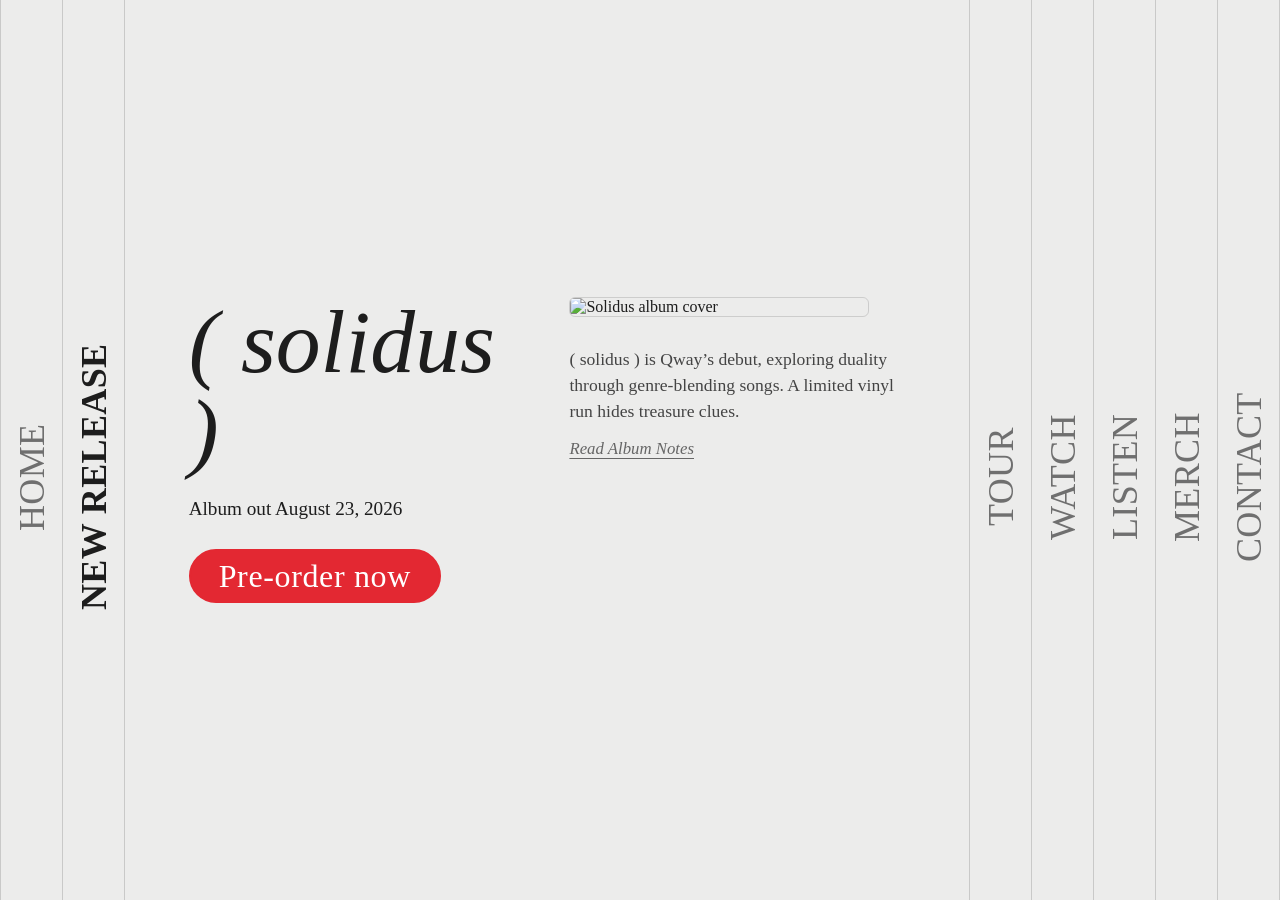
==== new-release.html @ 7e86cc30 "Add new release page layout and rail styling Co-authored-by: ericasammartino <ericasammartino@users." ====
<!DOCTYPE html>
<html lang="en">
  <head>
    <meta charset="UTF-8" />
    <meta name="viewport" content="width=device-width, initial-scale=1.0" />
    <title>Qway — New Release</title>
    <link rel="stylesheet" href="styles.css" />
  </head>
  <body>
    <div class="page-release">
      <aside class="left-rail">
        <nav class="section-nav--left" aria-label="Primary sections">
          <a href="index.html" class="section-tab">HOME</a>
          <a href="new-release.html" class="section-tab active">NEW RELEASE</a>
        </nav>
      </aside>

      <main class="release-main">
        <section class="release-content" aria-labelledby="release-title">
          <div>
            <h1 id="release-title" class="release-title">( solidus )</h1>
            <p class="release-date">Album out August 23, 2026</p>
            <a href="#" class="btn btn-primary release-cta">Pre-order now</a>
          </div>

          <div>
            <img
              class="release-cover"
              src="solidus-cover.png"
              alt="Solidus album cover"
            />
            <p class="release-copy">
              ( solidus ) is Qway&rsquo;s debut, exploring duality through
              genre-blending songs. A limited vinyl run hides treasure clues.
            </p>
            <a class="release-notes" href="#">Read Album Notes</a>
          </div>
        </section>
      </main>

      <aside class="right-rail-plain">
        <nav class="section-nav--right" aria-label="Additional sections">
          <a href="#" class="section-tab">TOUR</a>
          <a href="#" class="section-tab">WATCH</a>
          <a href="#" class="section-tab">LISTEN</a>
          <a href="#" class="section-tab">MERCH</a>
          <a href="#" class="section-tab">CONTACT</a>
        </nav>
      </aside>
    </div>
  </body>
</html>
---- styles.css ----
@font-face {
  font-family: "Fitzgerald";
  src: url("HV-Fitzgerald-Regular.otf") format("opentype");
  font-weight: 400;
  font-style: normal;
  font-display: swap;
}

@font-face {
  font-family: "Fitzgerald";
  src: url("HV-Fitzgerald-Italic.otf") format("opentype");
  font-weight: 400;
  font-style: italic;
  font-display: swap;
}

@font-face {
  font-family: "Fitzgerald";
  src: url("HV-Fitzgerald-Bold.otf") format("opentype");
  font-weight: 700;
  font-style: normal;
  font-display: swap;
}

@font-face {
  font-family: "Fitzgerald";
  src: url("HV-Fitzgerald-Bold-Italic.otf") format("opentype");
  font-weight: 700;
  font-style: italic;
  font-display: swap;
}

:root {
  --bg: #ececeb;
  --text: #1d1d1d;
  --muted: #6f6f6f;
  --rail: #c9c9c8;
  --accent: #e32832;
}

* {
  box-sizing: border-box;
}

html,
body {
  margin: 0;
  height: 100%;
}

body {
  background: var(--bg);
  color: var(--text);
  font-family: "Fitzgerald", serif;
}

.page {
  min-height: 100vh;
  display: flex;
  background: var(--bg);
}

/* ---------- Hero ---------- */
.hero {
  flex: 1;
  display: flex;
  align-items: center;
  justify-content: flex-start;
  padding-left: clamp(3rem, 9vw, 10rem);
}

.hero-inner {
  width: min(640px, 75%);
  text-align: center;
  transform: translateY(-28px);
}

.logo {
  margin: 0 auto 46px auto;
  width: min(420px, 100%);
  height: auto;
  display: block;
}

.cta-row {
  display: flex;
  justify-content: center;
  gap: 18px;
  margin-bottom: 44px;
}

.btn {
  min-width: 288px;
  height: 54px;
  padding: 0 28px;
  border-radius: 999px;
  display: inline-flex;
  align-items: center;
  justify-content: center;
  text-decoration: none;
  font-family: "Fitzgerald", serif;
  font-size: 2rem;
  line-height: 1;
  letter-spacing: 0.02em;
  transition: all 180ms ease;
}

.btn-primary {
  background: var(--accent);
  border: 2px solid var(--accent);
  color: #fff;
}

.btn-primary:hover {
  filter: brightness(0.95);
}

.btn-outline {
  border: 2px solid var(--accent);
  color: var(--accent);
  background: transparent;
}

.btn-outline:hover {
  background: rgba(234, 42, 51, 0.07);
}

.tagline {
  margin: 0;
  font-size: clamp(1.9rem, 2.7vw, 2rem);
  font-weight: 600;
  line-height: 1.2;
  color: #1f1f1f;
}

/* ---------- Right rail ---------- */
.right-rail {
  display: flex;
  min-height: 100vh;
}

.section-nav {
  display: flex;
  border-left: 1px solid var(--rail);
}

.section-tab {
  width: 62px;
  border-left: 1px solid var(--rail);
  display: flex;
  justify-content: center;
  align-items: center;
  padding-bottom: 54px;
  writing-mode: vertical-rl;
  transform: rotate(180deg);
  text-decoration: none;
  color: var(--muted);
  font-size: 2.25rem;
  letter-spacing: 0.01em;
}

.section-tab.active {
  color: var(--text);
  font-weight: 600;
}

.social-rail {
  width: 58px;
  display: flex;
  justify-content: center;
  align-items: center;
}

.social-rail a {
  color: #7f7f7f;
  text-decoration: none;
  font-size: 1.7rem;
}

.social-rail a:hover {
  color: #555;
}

.social-rail {
  display: flex;
  flex-direction: column;
  gap: 18px;
}

/* Optional: basic responsive fallback */
@media (max-width: 1100px) {
  .hero {
    padding-left: 2rem;
  }

  .hero-inner {
    width: 92%;
    transform: none;
  }

  .section-tab {
    width: 52px;
    font-size: 2.2rem;
  }

  .btn {
    min-width: 172px;
    font-size: 1.55rem;
  }
}

/* ---------- New Release page ---------- */
.page-release {
  min-height: 100vh;
  display: flex;
  background: var(--bg);
}

.left-rail,
.right-rail-plain {
  min-height: 100vh;
  display: flex;
}

.section-nav--left {
  display: flex;
  border-right: 1px solid var(--rail);
}

.section-nav--left .section-tab {
  border-right: 1px solid var(--rail);
  border-left: none;
}

.section-nav--right {
  display: flex;
  border-left: 1px solid var(--rail);
}

.release-main {
  flex: 1;
  display: flex;
  align-items: center;
  justify-content: center;
  padding: 4rem;
}

.release-content {
  width: min(980px, 92%);
  display: grid;
  grid-template-columns: 1fr 1fr;
  gap: clamp(2.2rem, 5vw, 6rem);
  align-items: start;
}

.release-title {
  margin: 0 0 1.4rem;
  font-size: clamp(4rem, 7vw, 7.2rem);
  line-height: 1;
  font-style: italic;
  font-weight: 400;
}

.release-date {
  margin: 0 0 1.8rem;
  font-size: clamp(1.2rem, 1.4vw, 2rem);
}

.release-cta {
  min-width: 210px;
}

.release-cover {
  width: min(340px, 100%);
  height: auto;
  display: block;
  border: 1px solid rgba(29, 29, 29, 0.15);
  border-radius: 6px;
  margin-bottom: 1.8rem;
}

.release-copy {
  margin: 0;
  max-width: 420px;
  font-size: clamp(1.1rem, 1.2vw, 1.75rem);
  line-height: 1.5;
  color: #444;
}

.release-notes {
  margin-top: 0.9rem;
  display: inline-block;
  color: #666;
  font-size: clamp(1.05rem, 1.1vw, 1.45rem);
  font-style: italic;
  text-decoration-thickness: 1px;
  text-underline-offset: 4px;
}

@media (max-width: 1280px) {
  .release-content {
    width: min(900px, 95%);
    gap: 2.8rem;
  }

  .release-main {
    padding: 2.8rem;
  }

  .release-cover {
    width: min(300px, 100%);
  }
}

@media (max-width: 980px) {
  .page-release {
    flex-direction: column;
  }

  .left-rail,
  .right-rail-plain {
    min-height: auto;
  }

  .section-nav--left,
  .section-nav--right {
    width: 100%;
    justify-content: center;
    border: none;
    border-bottom: 1px solid var(--rail);
  }

  .section-nav--left .section-tab,
  .section-nav--right .section-tab {
    writing-mode: horizontal-tb;
    transform: none;
    width: auto;
    font-size: 1.2rem;
    padding: 0.9rem 0.8rem;
    border: none;
    border-right: 1px solid var(--rail);
  }

  .section-nav--left .section-tab:last-child,
  .section-nav--right .section-tab:last-child {
    border-right: none;
  }

  .release-main {
    padding: 1.6rem;
    align-items: flex-start;
  }

  .release-content {
    grid-template-columns: 1fr;
    gap: 2rem;
  }
}
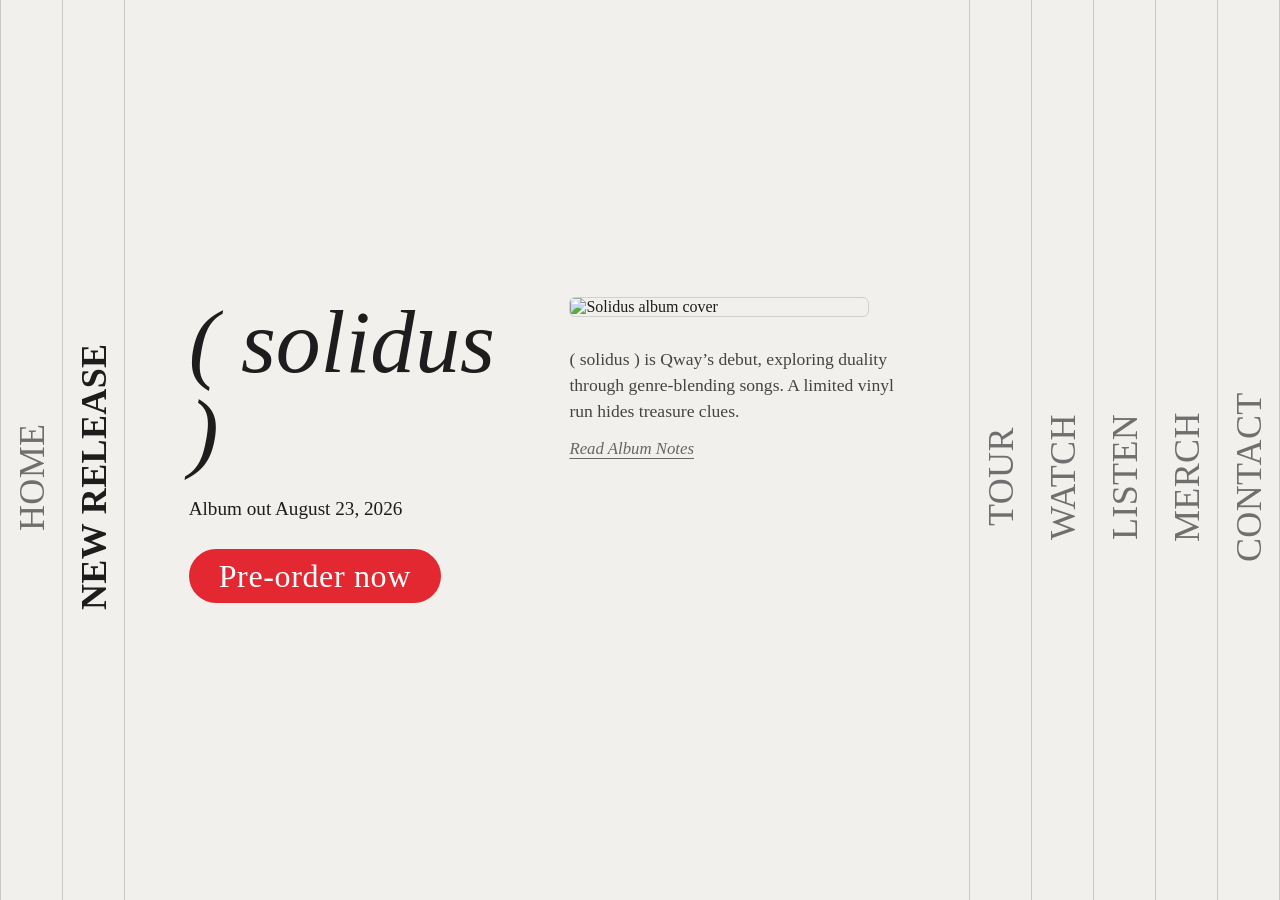
==== commit 01755693: "Fix HV Fitzgerald alias and icon stylesheet loading Co-authored-by: ericasammartino <ericasammartino" ====
--- a/new-release.html
+++ b/new-release.html
@@ -4,6 +4,10 @@
     <meta charset="UTF-8" />
     <meta name="viewport" content="width=device-width, initial-scale=1.0" />
     <title>Qway — New Release</title>
+    <link
+      rel="stylesheet"
+      href="https://cdnjs.cloudflare.com/ajax/libs/font-awesome/6.5.2/css/all.min.css"
+    />
     <link rel="stylesheet" href="styles.css" />
   </head>
   <body>
--- a/styles.css
+++ b/styles.css
@@ -7,7 +7,23 @@
 }
 
 @font-face {
+  font-family: "HV Fitzgerald";
+  src: url("HV-Fitzgerald-Regular.otf") format("opentype");
+  font-weight: 400;
+  font-style: normal;
+  font-display: swap;
+}
+
+@font-face {
   font-family: "Fitzgerald";
+  src: url("HV-Fitzgerald-Italic.otf") format("opentype");
+  font-weight: 400;
+  font-style: italic;
+  font-display: swap;
+}
+
+@font-face {
+  font-family: "HV Fitzgerald";
   src: url("HV-Fitzgerald-Italic.otf") format("opentype");
   font-weight: 400;
   font-style: italic;
@@ -23,6 +39,14 @@
 }
 
 @font-face {
+  font-family: "HV Fitzgerald";
+  src: url("HV-Fitzgerald-Bold.otf") format("opentype");
+  font-weight: 700;
+  font-style: normal;
+  font-display: swap;
+}
+
+@font-face {
   font-family: "Fitzgerald";
   src: url("HV-Fitzgerald-Bold-Italic.otf") format("opentype");
   font-weight: 700;
@@ -30,8 +54,16 @@
   font-display: swap;
 }
 
+@font-face {
+  font-family: "HV Fitzgerald";
+  src: url("HV-Fitzgerald-Bold-Italic.otf") format("opentype");
+  font-weight: 700;
+  font-style: italic;
+  font-display: swap;
+}
+
 :root {
-  --bg: #ececeb;
+  --bg: #f1f0ec;
   --text: #1d1d1d;
   --muted: #6f6f6f;
   --rail: #c9c9c8;
@@ -51,7 +83,7 @@
 body {
   background: var(--bg);
   color: var(--text);
-  font-family: "Fitzgerald", serif;
+  font-family: "HV Fitzgerald", "Fitzgerald", serif;
 }
 
 .page {
@@ -98,7 +130,7 @@
   align-items: center;
   justify-content: center;
   text-decoration: none;
-  font-family: "Fitzgerald", serif;
+  font-family: "HV Fitzgerald", "Fitzgerald", serif;
   font-size: 2rem;
   line-height: 1;
   letter-spacing: 0.02em;
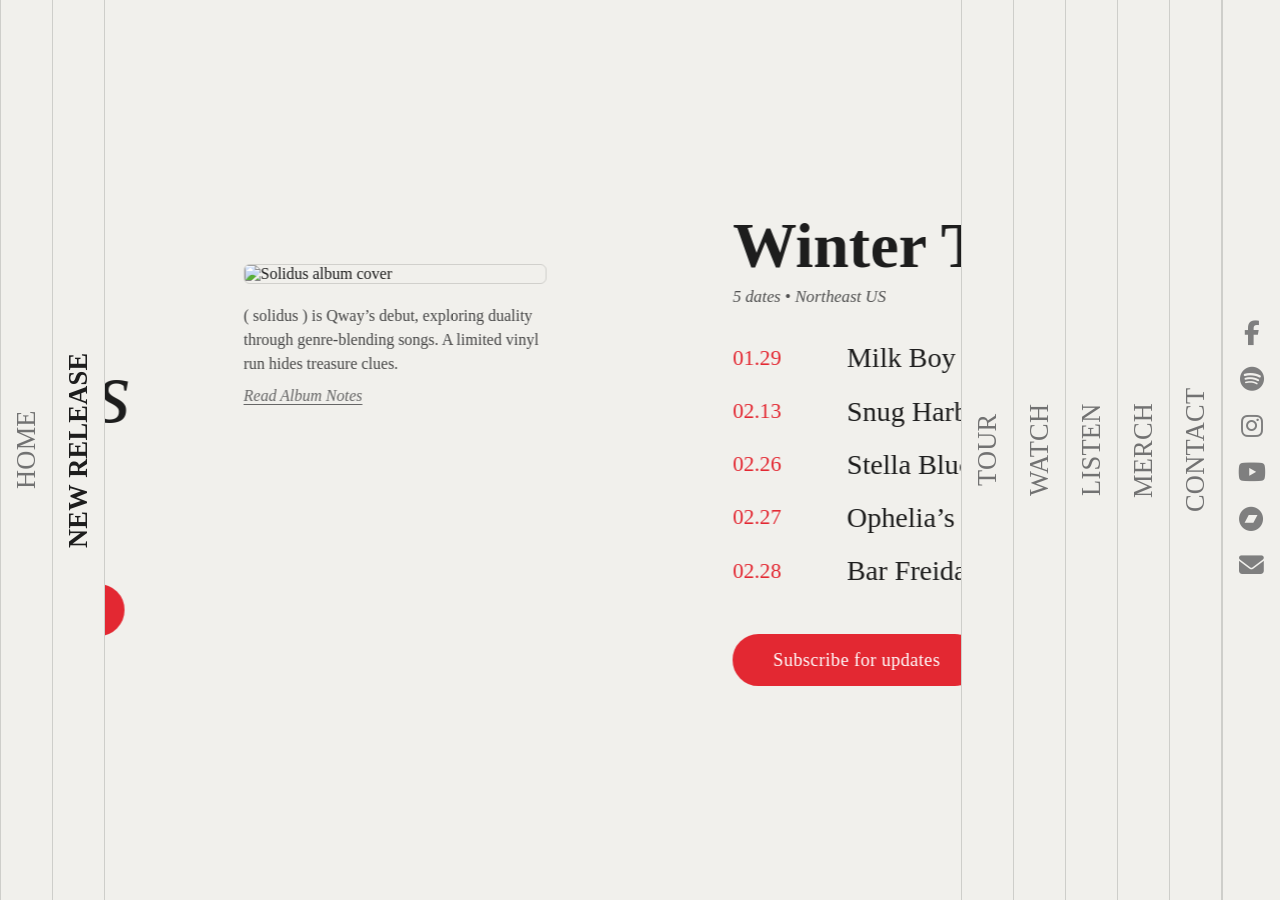
==== commit e7f98f61: "Build single-page sliding sections with dynamic rails Co-authored-by: ericasammartino <ericasammarti" ====
--- a/new-release.html
+++ b/new-release.html
@@ -2,55 +2,12 @@
 <html lang="en">
   <head>
     <meta charset="UTF-8" />
-    <meta name="viewport" content="width=device-width, initial-scale=1.0" />
-    <title>Qway — New Release</title>
-    <link
-      rel="stylesheet"
-      href="https://cdnjs.cloudflare.com/ajax/libs/font-awesome/6.5.2/css/all.min.css"
-    />
-    <link rel="stylesheet" href="styles.css" />
+    <meta http-equiv="refresh" content="0; url=index.html#new-release" />
+    <title>Redirecting…</title>
   </head>
   <body>
-    <div class="page-release">
-      <aside class="left-rail">
-        <nav class="section-nav--left" aria-label="Primary sections">
-          <a href="index.html" class="section-tab">HOME</a>
-          <a href="new-release.html" class="section-tab active">NEW RELEASE</a>
-        </nav>
-      </aside>
-
-      <main class="release-main">
-        <section class="release-content" aria-labelledby="release-title">
-          <div>
-            <h1 id="release-title" class="release-title">( solidus )</h1>
-            <p class="release-date">Album out August 23, 2026</p>
-            <a href="#" class="btn btn-primary release-cta">Pre-order now</a>
-          </div>
-
-          <div>
-            <img
-              class="release-cover"
-              src="solidus-cover.png"
-              alt="Solidus album cover"
-            />
-            <p class="release-copy">
-              ( solidus ) is Qway&rsquo;s debut, exploring duality through
-              genre-blending songs. A limited vinyl run hides treasure clues.
-            </p>
-            <a class="release-notes" href="#">Read Album Notes</a>
-          </div>
-        </section>
-      </main>
-
-      <aside class="right-rail-plain">
-        <nav class="section-nav--right" aria-label="Additional sections">
-          <a href="#" class="section-tab">TOUR</a>
-          <a href="#" class="section-tab">WATCH</a>
-          <a href="#" class="section-tab">LISTEN</a>
-          <a href="#" class="section-tab">MERCH</a>
-          <a href="#" class="section-tab">CONTACT</a>
-        </nav>
-      </aside>
-    </div>
+    <p>
+      Redirecting to <a href="index.html#new-release">New Release panel</a>.
+    </p>
   </body>
 </html>
